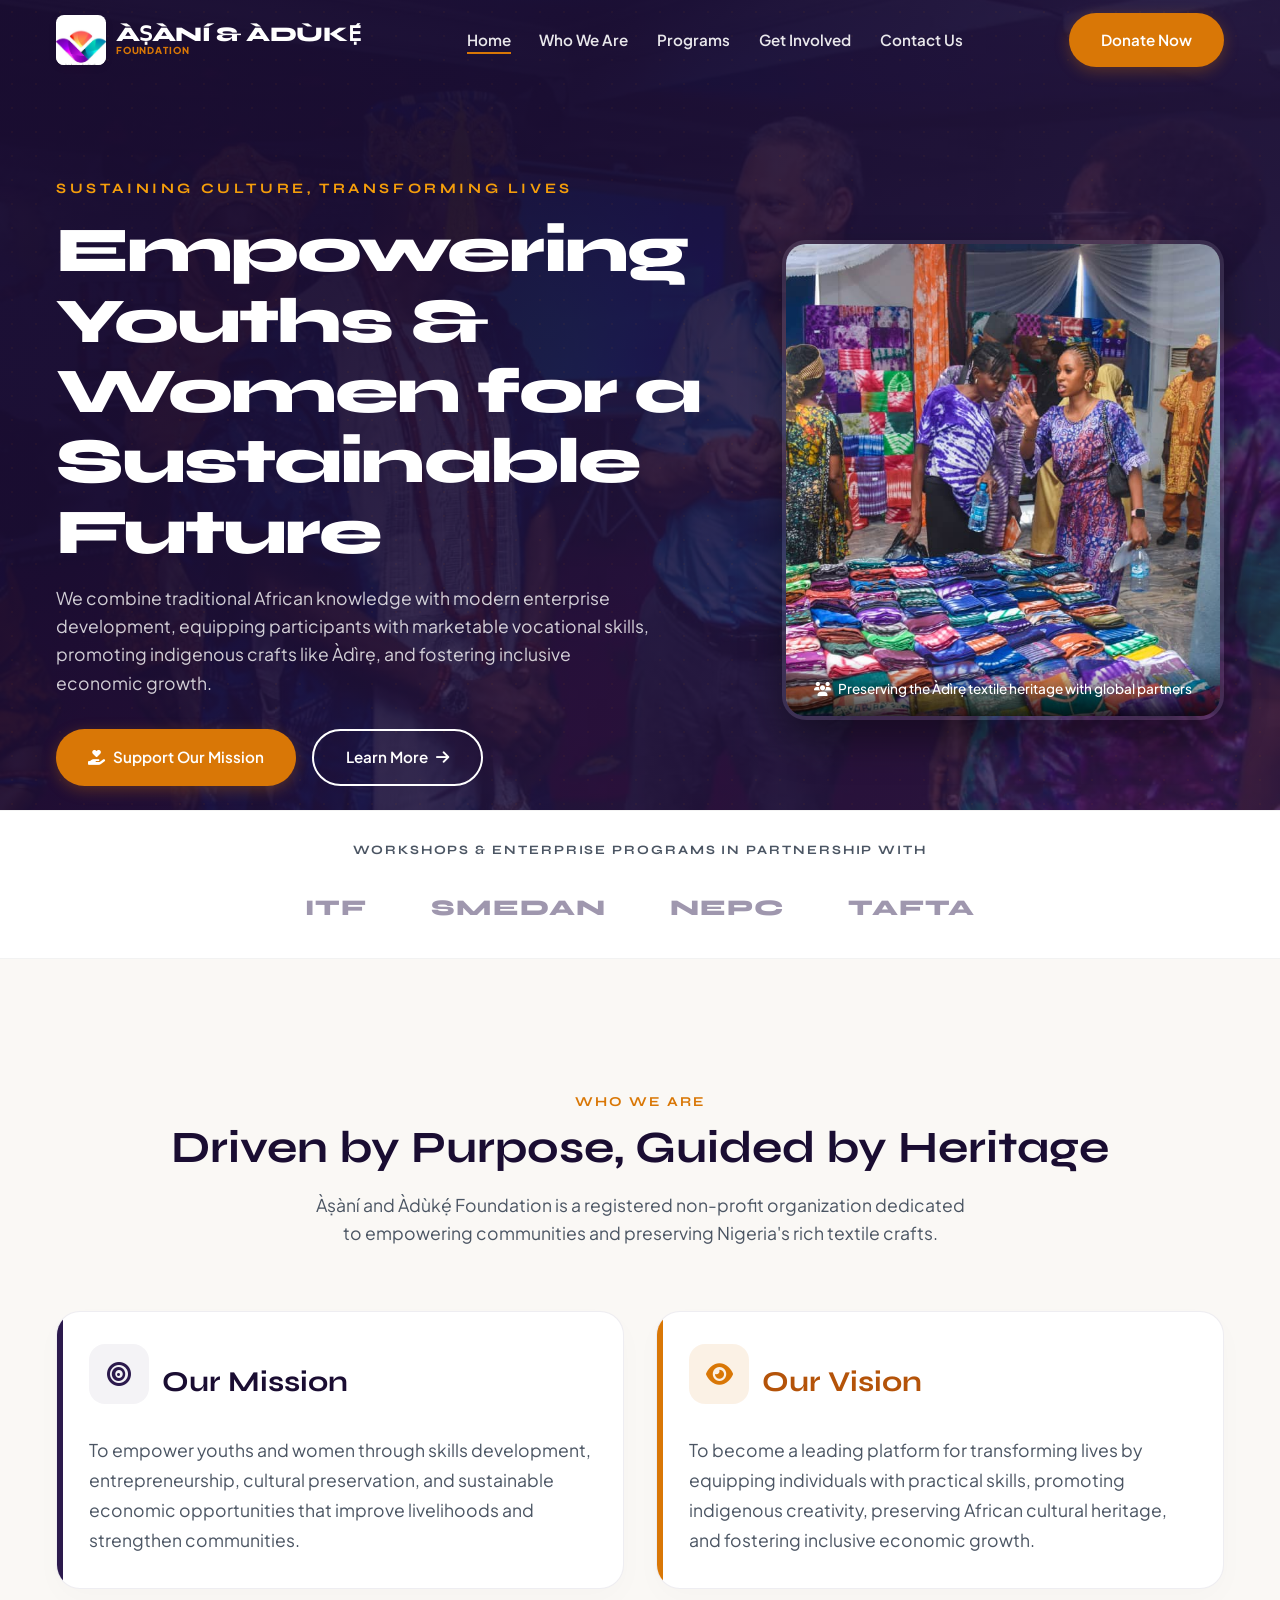
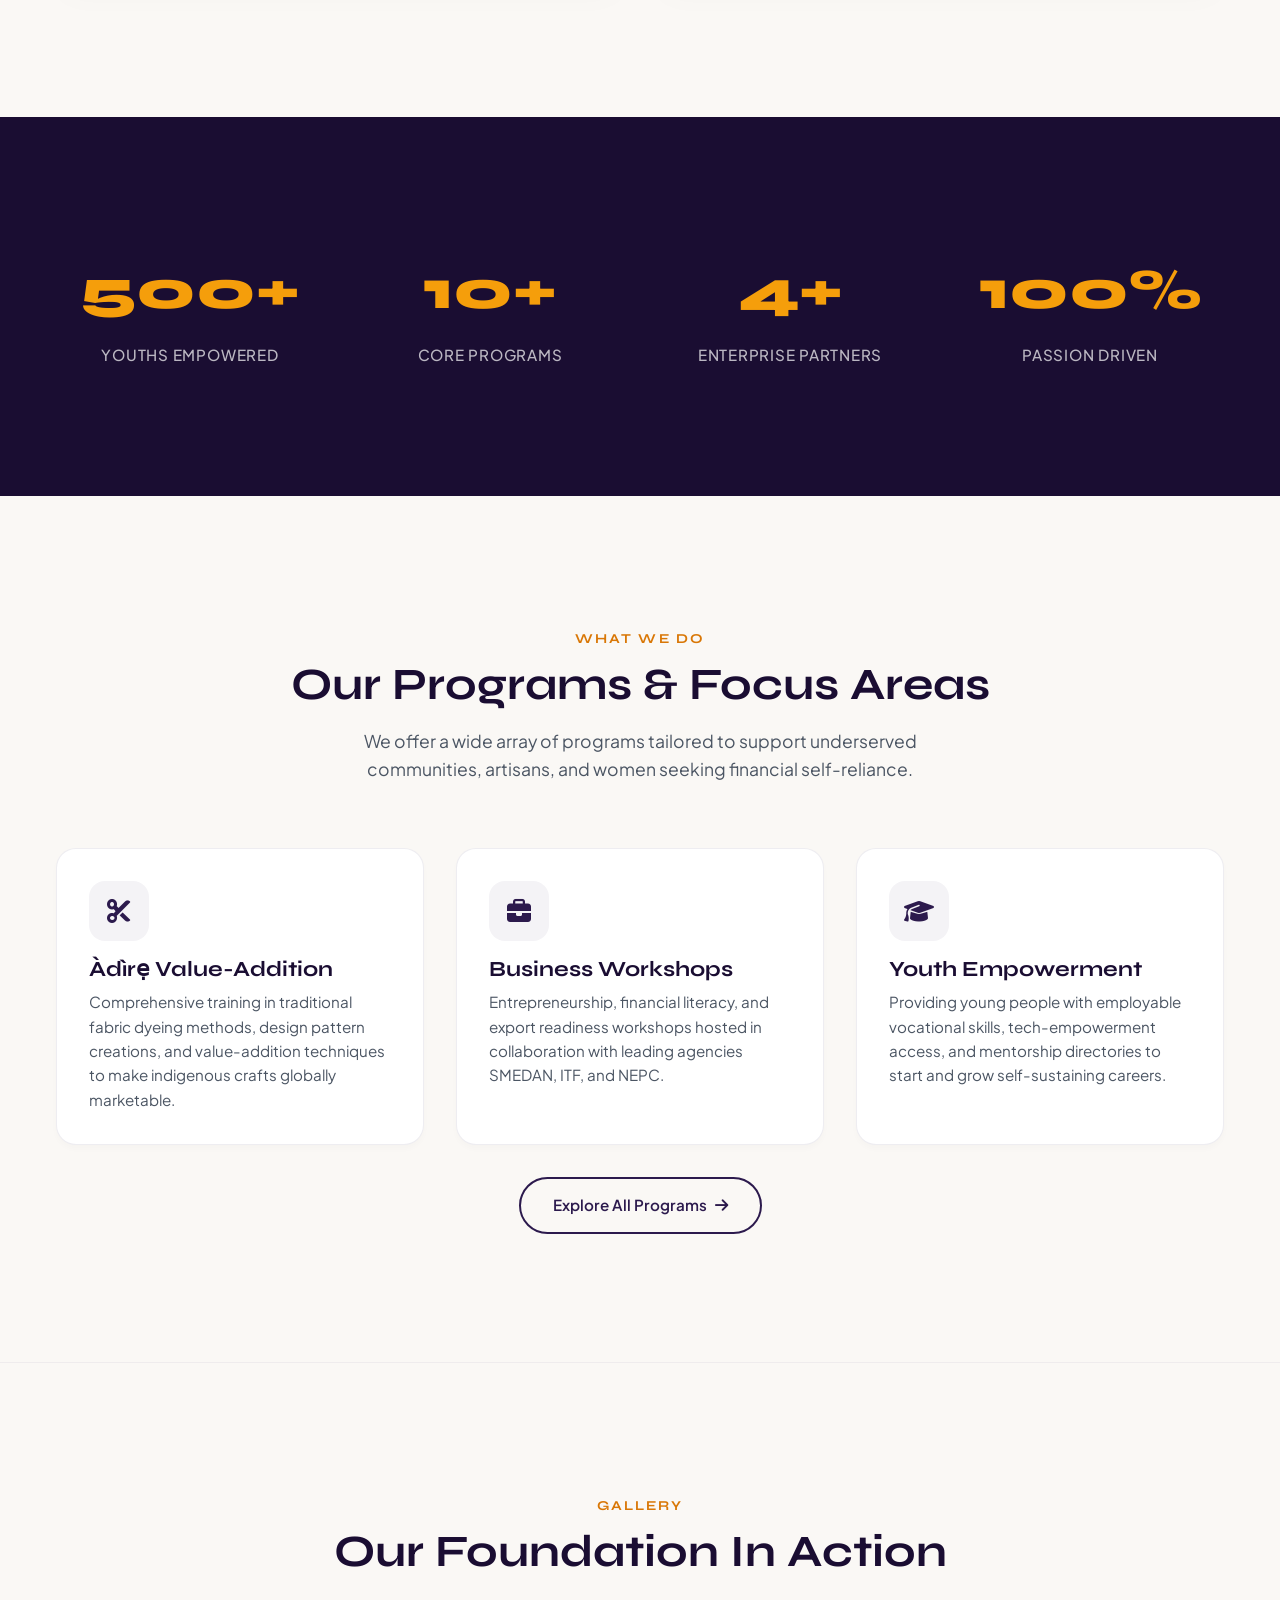
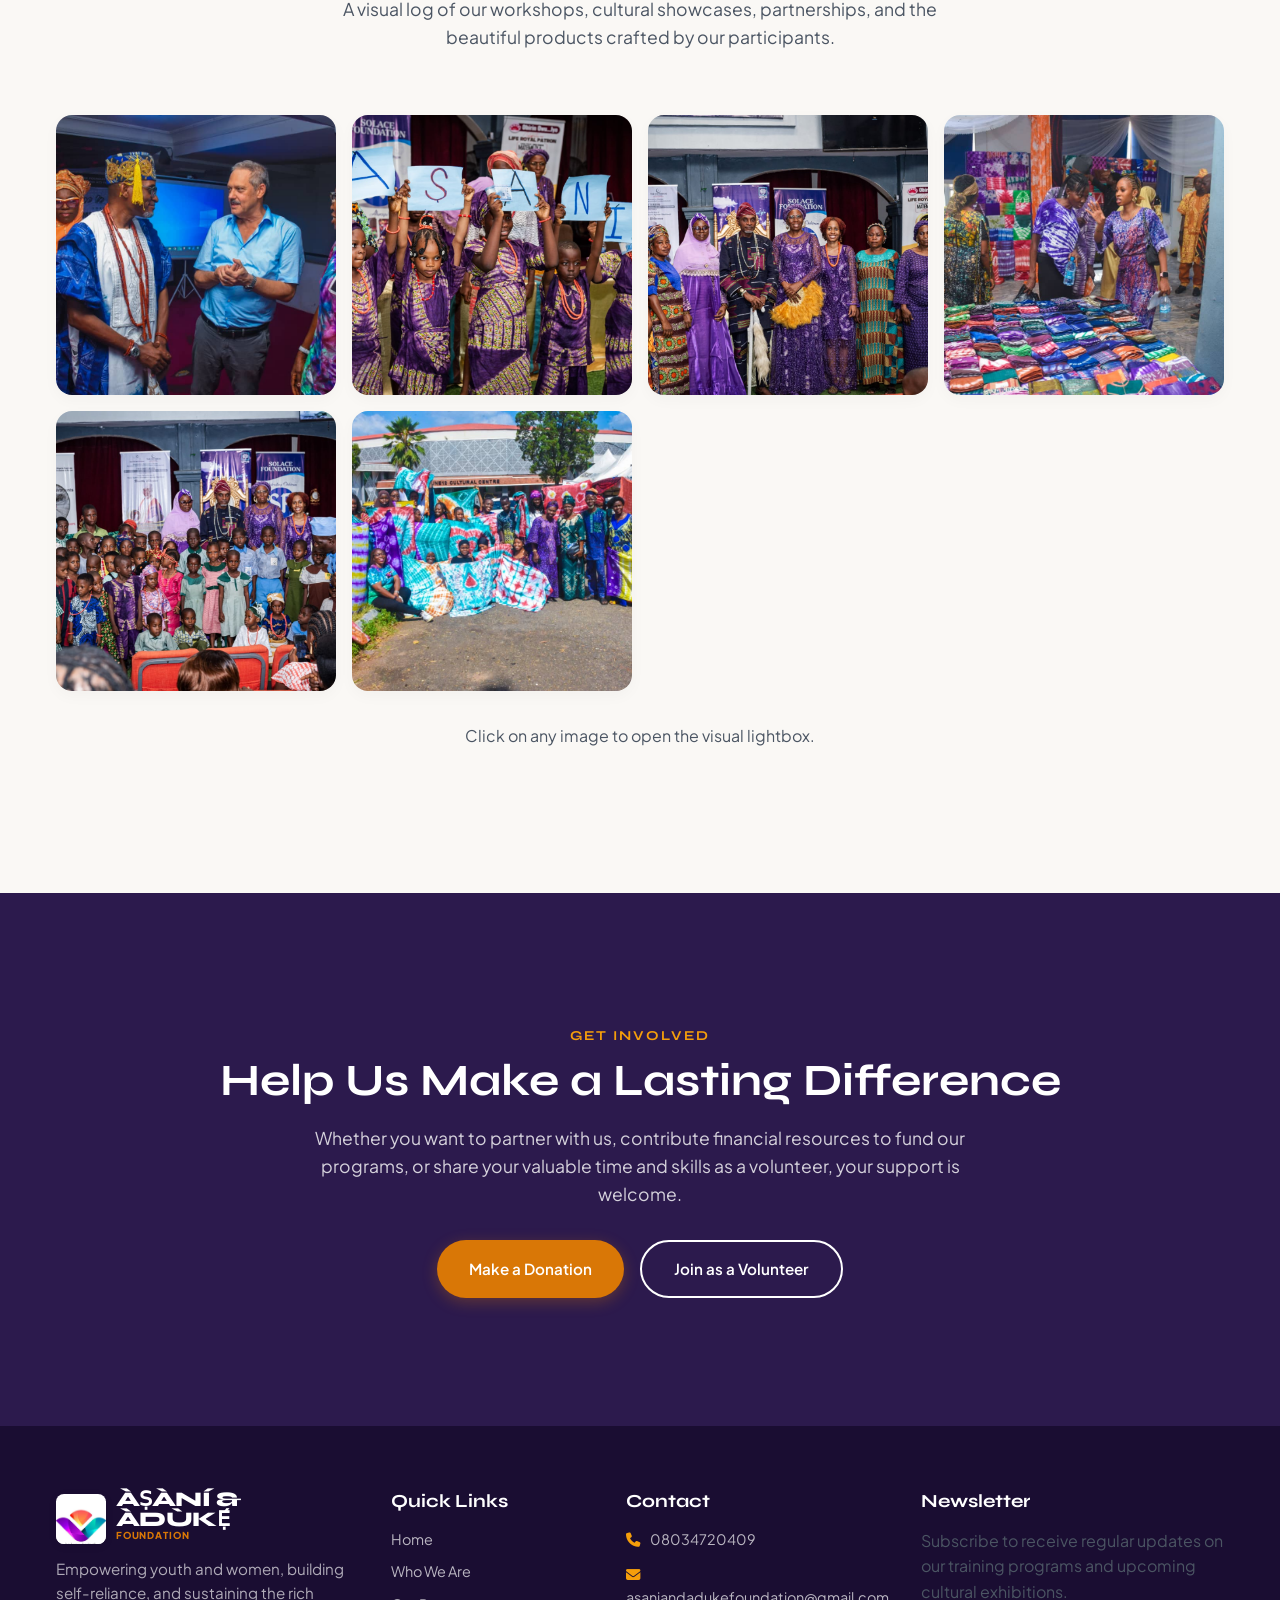
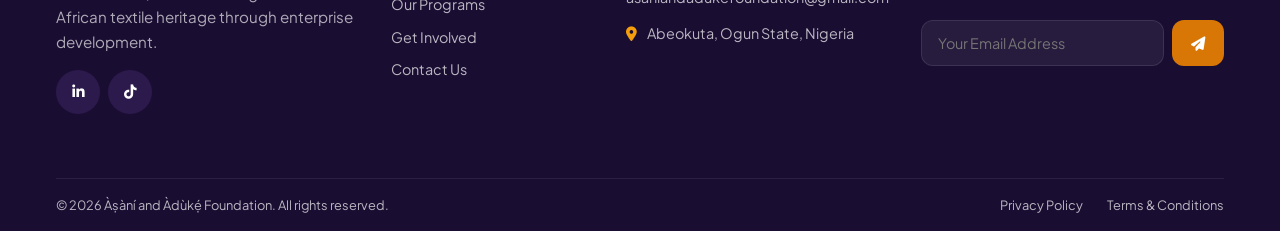
==== index.html @ 1e00f3aa "Initial commit: Asani and Aduke Foundation Website" ====
<!DOCTYPE html>
<html lang="en">
<head>
  <meta charset="UTF-8">
  <meta name="viewport" content="width=device-width, initial-scale=1.0">
  <meta name="description" content="Àṣàní and Àdùkẹ́ Foundation is a non-profit organization empowering youth and women through skills development, entrepreneurship, and cultural preservation of Nigeria's rich textile heritage, particularly Àdìrẹ.">
  <title>Asani and Aduke Foundation | Empowering Youth, Women & Cultural Heritage</title>
  
  <!-- CSS Stylesheets -->
  <link rel="stylesheet" href="index.css">
  
  <!-- FontAwesome Icons -->
  <link rel="stylesheet" href="https://cdnjs.cloudflare.com/ajax/libs/font-awesome/6.4.0/css/all.min.css">
</head>
<body>

  <!-- ==========================================
       HEADER & NAVIGATION
       ========================================== -->
  <header class="header nav-light">
    <div class="nav-container">
      <a href="index.html" class="logo-wrapper">
        <div class="logo-img-wrapper"><img src="images/logo.jpeg" alt="Asani & Aduke Foundation Logo"></div>
        <div class="logo-text">
          <span>ÀṢÀNÍ & ÀDÙKẸ́</span>
          <span class="logo-tagline">FOUNDATION</span>
        </div>
      </a>
      
      <nav class="nav-menu">
        <ul class="nav-links">
          <li><a href="index.html" class="active">Home</a></li>
          <li><a href="about.html">Who We Are</a></li>
          <li><a href="programs.html">Programs</a></li>
          <li><a href="get-involved.html">Get Involved</a></li>
          <li><a href="contact.html">Contact Us</a></li>
        </ul>
      </nav>

      <div class="nav-cta">
        <a href="get-involved.html" class="btn btn-primary">Donate Now</a>
      </div>

      <div class="menu-btn" aria-label="Toggle Menu">
        <span></span>
        <span></span>
        <span></span>
      </div>
    </div>
  </header>

  <!-- Mobile Sidebar Navigation -->
  <div class="mobile-nav">
    <div class="mobile-links">
      <a href="index.html" class="active">Home</a>
      <a href="about.html">Who We Are</a>
      <a href="programs.html">Programs</a>
      <a href="get-involved.html">Get Involved</a>
      <a href="contact.html">Contact Us</a>
    </div>
    <div class="mobile-cta">
      <a href="get-involved.html" class="btn btn-primary">Donate Now</a>
    </div>
  </div>

  <!-- ==========================================
       HERO BANNER
       ========================================== -->
  <section class="hero">
    <div class="hero-overlay"></div>
    <div class="hero-pattern"></div>
    
    <!-- Automatic Background Slideshow -->
    <div class="hero-slider">
      <div class="slide active" style="background-image: url('images/gallery-9.jpeg');"></div>
      <div class="slide" style="background-image: url('images/gallery-6.jpeg');"></div>
      <div class="slide" style="background-image: url('images/gallery-8.jpeg');"></div>
    </div>

    <div class="container hero-container">
      <div class="hero-content">
        <span class="hero-tag">Sustaining Culture, Transforming Lives</span>
        <h1 class="hero-title">Empowering Youths & Women for a Sustainable Future</h1>
        <p class="hero-desc">We combine traditional African knowledge with modern enterprise development, equipping participants with marketable vocational skills, promoting indigenous crafts like Àdìrẹ, and fostering inclusive economic growth.</p>
        <div class="hero-actions">
          <a href="get-involved.html" class="btn btn-primary"><i class="fa-solid fa-hand-holding-heart" style="margin-right: 8px;"></i> Support Our Mission</a>
          <a href="about.html" class="btn btn-outline-white">Learn More <i class="fa-solid fa-arrow-right" style="margin-left: 8px;"></i></a>
        </div>
      </div>
      
      <!-- Desktop Hero Media Card -->
      <div class="hero-media-wrapper">
        <div class="hero-img-box">
          <img src="images/gallery-12.jpeg" alt="Asani & Aduke Exhibition Partnership">
          <div class="hero-img-caption">
            <i class="fa-solid fa-users" style="margin-right: 5px;"></i> Preserving the Àdìrẹ textile heritage with global partners
          </div>
        </div>
      </div>
    </div>
  </section>

  <!-- ==========================================
       PARTNERS & ENDORSEMENTS
       ========================================== -->
  <section class="partners-section">
    <div class="container">
      <h3 class="partners-title">Workshops & Enterprise Programs in Partnership with</h3>
      <div class="partners-flex">
        <div class="partner-logo">ITF</div>
        <div class="partner-logo">SMEDAN</div>
        <div class="partner-logo">NEPC</div>
        <div class="partner-logo">TAFTA</div>
      </div>
    </div>
  </section>

  <!-- ==========================================
       CORE PILLARS (MISSION & VISION)
       ========================================== -->
  <section class="section-padding">
    <div class="container">
      <div class="text-center">
        <span class="section-tag">Who We Are</span>
        <h2 class="section-title">Driven by Purpose, Guided by Heritage</h2>
        <p class="section-desc">Àṣàní and Àdùkẹ́ Foundation is a registered non-profit organization dedicated to empowering communities and preserving Nigeria's rich textile crafts.</p>
      </div>

      <div class="pillar-grid">
        <!-- Mission Card -->
        <div class="pillar-card">
          <h3 class="pillar-title">
            <span class="card-icon"><i class="fa-solid fa-bullseye"></i></span>
            Our Mission
          </h3>
          <p class="pillar-desc">To empower youths and women through skills development, entrepreneurship, cultural preservation, and sustainable economic opportunities that improve livelihoods and strengthen communities.</p>
        </div>

        <!-- Vision Card -->
        <div class="pillar-card vision-card">
          <h3 class="pillar-title" style="color: var(--color-secondary-dark);">
            <span class="card-icon" style="background-color: rgba(217,119,6,0.1); color: var(--color-secondary);"><i class="fa-solid fa-eye"></i></span>
            Our Vision
          </h3>
          <p class="pillar-desc">To become a leading platform for transforming lives by equipping individuals with practical skills, promoting indigenous creativity, preserving African cultural heritage, and fostering inclusive economic growth.</p>
        </div>
      </div>
    </div>
  </section>

  <!-- ==========================================
       IMPACT STATISTICS
       ========================================== -->
  <section class="stats section-padding">
    <div class="container">
      <div class="stats-grid">
        <div class="stat-item">
          <span class="stat-number">500+</span>
          <span class="stat-label">Youths Empowered</span>
        </div>
        <div class="stat-item">
          <span class="stat-number">10+</span>
          <span class="stat-label">Core Programs</span>
        </div>
        <div class="stat-item">
          <span class="stat-number">4+</span>
          <span class="stat-label">Enterprise Partners</span>
        </div>
        <div class="stat-item">
          <span class="stat-number">100%</span>
          <span class="stat-label">Passion Driven</span>
        </div>
      </div>
    </div>
  </section>

  <!-- ==========================================
       FEATURED PROGRAMS
       ========================================== -->
  <section class="section-padding">
    <div class="container">
      <div class="text-center">
        <span class="section-tag">What We Do</span>
        <h2 class="section-title">Our Programs & Focus Areas</h2>
        <p class="section-desc">We offer a wide array of programs tailored to support underserved communities, artisans, and women seeking financial self-reliance.</p>
      </div>

      <div class="grid-3">
        <!-- Program 1 -->
        <div class="card">
          <div class="card-icon"><i class="fa-solid fa-scissors"></i></div>
          <h3 class="card-title">Àdìrẹ Value-Addition</h3>
          <p class="card-desc">Comprehensive training in traditional fabric dyeing methods, design pattern creations, and value-addition techniques to make indigenous crafts globally marketable.</p>
        </div>

        <!-- Program 2 -->
        <div class="card">
          <div class="card-icon"><i class="fa-solid fa-briefcase"></i></div>
          <h3 class="card-title">Business Workshops</h3>
          <p class="card-desc">Entrepreneurship, financial literacy, and export readiness workshops hosted in collaboration with leading agencies SMEDAN, ITF, and NEPC.</p>
        </div>

        <!-- Program 3 -->
        <div class="card">
          <div class="card-icon"><i class="fa-solid fa-graduation-cap"></i></div>
          <h3 class="card-title">Youth Empowerment</h3>
          <p class="card-desc">Providing young people with employable vocational skills, tech-empowerment access, and mentorship directories to start and grow self-sustaining careers.</p>
        </div>
      </div>

      <div class="text-center" style="margin-top: var(--spacing-md);">
        <a href="programs.html" class="btn btn-outline">Explore All Programs <i class="fa-solid fa-arrow-right" style="margin-left: 8px;"></i></a>
      </div>
    </div>
  </section>

  <!-- ==========================================
       PHOTO GALLERY
       ========================================== -->
  <section class="section-padding" style="background-color: #FAF8F5; border-top: 1px solid rgba(44, 26, 77, 0.05);">
    <div class="container">
      <div class="text-center">
        <span class="section-tag">Gallery</span>
        <h2 class="section-title">Our Foundation In Action</h2>
        <p class="section-desc">A visual log of our workshops, cultural showcases, partnerships, and the beautiful products crafted by our participants.</p>
      </div>

      <!-- Masonry Gallery -->
      <div class="gallery-grid">
        <div class="gallery-item">
          <img src="images/gallery-9.jpeg" alt="June 12 Cultural Centre Finished Work Exhibition">
          <div class="gallery-overlay">
            <span class="gallery-tag">Exhibitions</span>
            <h4 class="gallery-title">Cultural Centre Showcase</h4>
          </div>
        </div>
        <div class="gallery-item">
          <img src="images/gallery-7.jpeg" alt="Lizzy Adeboyejo explaining dyed textiles">
          <div class="gallery-overlay">
            <span class="gallery-tag">Workshops</span>
            <h4 class="gallery-title">Fabric Review Session</h4>
          </div>
        </div>
        <div class="gallery-item">
          <img src="images/gallery-8.jpeg" alt="Auditorium lecture session with participants">
          <div class="gallery-overlay">
            <span class="gallery-tag">Training</span>
            <h4 class="gallery-title">Capacity-Building Lecture</h4>
          </div>
        </div>
        <div class="gallery-item">
          <img src="images/gallery-12.jpeg" alt="International delegates looking at fabrics">
          <div class="gallery-overlay">
            <span class="gallery-tag">Partnerships</span>
            <h4 class="gallery-title">Global Fabric Advocation</h4>
          </div>
        </div>
        <div class="gallery-item">
          <img src="images/gallery-6.jpeg" alt="Asani & Aduke Community Group Photo">
          <div class="gallery-overlay">
            <span class="gallery-tag">Community</span>
            <h4 class="gallery-title">Foundation Group Photo</h4>
          </div>
        </div>
        <div class="gallery-item">
          <img src="images/gallery-10.jpeg" alt="Hands-on dye mixing session">
          <div class="gallery-overlay">
            <span class="gallery-tag">Vocational</span>
            <h4 class="gallery-title">Practical Skills Training</h4>
          </div>
        </div>
      </div>
      
      <div class="text-center" style="margin-top: var(--spacing-md);">
        <p style="margin-bottom: var(--spacing-sm);">Click on any image to open the visual lightbox.</p>
      </div>
    </div>
  </section>

  <!-- Lightbox Overlay (Hidden by default) -->
  <div class="lightbox">
    <div class="lightbox-close"><i class="fa-solid fa-xmark"></i></div>
    <div class="lightbox-content">
      <img src="" alt="">
    </div>
    <div class="lightbox-caption"></div>
  </div>

  <!-- ==========================================
       GET INVOLVED TEASER
       ========================================== -->
  <section class="section-padding" style="background-color: var(--color-primary); color: var(--color-bg-white);">
    <div class="container text-center">
      <span class="section-tag" style="color: var(--color-secondary-light);">Get Involved</span>
      <h2 class="section-title" style="color: var(--color-bg-white);">Help Us Make a Lasting Difference</h2>
      <p class="section-desc" style="color: rgba(255,255,255,0.8); margin-bottom: var(--spacing-md);">Whether you want to partner with us, contribute financial resources to fund our programs, or share your valuable time and skills as a volunteer, your support is welcome.</p>
      <div class="hero-actions" style="justify-content: center;">
        <a href="get-involved.html" class="btn btn-primary">Make a Donation</a>
        <a href="get-involved.html#volunteer" class="btn btn-outline-white">Join as a Volunteer</a>
      </div>
    </div>
  </section>

  <!-- ==========================================
       FOOTER
       ========================================== -->
  <footer class="footer">
    <div class="container">
      <div class="footer-top">
        <div class="footer-brand">
          <a href="index.html" class="logo-wrapper" style="margin-bottom: var(--spacing-xs); display: inline-flex;">
            <div class="logo-img-wrapper"><img src="images/logo.jpeg" alt="Asani & Aduke Foundation Logo"></div>
            <div class="logo-text" style="color: var(--color-bg-white);">
              <span>ÀṢÀNÍ & ÀDÙKẸ́</span>
              <span class="logo-tagline">FOUNDATION</span>
            </div>
          </a>
          <p class="footer-desc">Empowering youth and women, building self-reliance, and sustaining the rich African textile heritage through enterprise development.</p>
          <div class="social-links">
            <a href="https://www.linkedin.com/company/asani-and-aduke-foundation" target="_blank" class="social-icon" aria-label="LinkedIn"><i class="fa-brands fa-linkedin-in"></i></a>
            <a href="https://www.tiktok.com/@asani.and.aduke.foundation" target="_blank" class="social-icon" aria-label="TikTok"><i class="fa-brands fa-tiktok"></i></a>
          </div>
        </div>
        
        <div>
          <h4 class="footer-title">Quick Links</h4>
          <ul class="footer-links">
            <li><a href="index.html">Home</a></li>
            <li><a href="about.html">Who We Are</a></li>
            <li><a href="programs.html">Our Programs</a></li>
            <li><a href="get-involved.html">Get Involved</a></li>
            <li><a href="contact.html">Contact Us</a></li>
          </ul>
        </div>

        <div>
          <h4 class="footer-title">Contact</h4>
          <ul class="footer-links" style="gap: 0.8rem;">
            <li><i class="fa-solid fa-phone" style="margin-right: 8px; color: var(--color-secondary-light);"></i> 08034720409</li>
            <li><i class="fa-solid fa-envelope" style="margin-right: 8px; color: var(--color-secondary-light);"></i> asaniandadukefoundation@gmail.com</li>
            <li><i class="fa-solid fa-location-dot" style="margin-right: 8px; color: var(--color-secondary-light);"></i> Abeokuta, Ogun State, Nigeria</li>
          </ul>
        </div>

        <div>
          <h4 class="footer-title">Newsletter</h4>
          <p class="footer-newsletter-text">Subscribe to receive regular updates on our training programs and upcoming cultural exhibitions.</p>
          <form class="newsletter-form">
            <input type="email" placeholder="Your Email Address" class="newsletter-input" required aria-label="Email Address">
            <button type="submit" class="newsletter-btn" aria-label="Subscribe"><i class="fa-solid fa-paper-plane"></i></button>
          </form>
        </div>
      </div>

      <div class="footer-bottom">
        <span class="footer-copyright">&copy; 2026 Àṣàní and Àdùkẹ́ Foundation. All rights reserved.</span>
        <div class="footer-legal-links">
          <a href="#">Privacy Policy</a>
          <a href="#">Terms & Conditions</a>
        </div>
      </div>
    </div>
  </footer>

  <!-- Core JavaScript -->
  <script src="main.js"></script>
</body>
</html>
---- index.css ----
@import url('https://fonts.googleapis.com/css2?family=Plus+Jakarta+Sans:wght@300;400;500;600;700;800&family=Syne:wght@400;500;600;700;800&display=swap');

/* ==========================================
   DESIGN SYSTEM & VARIABLES
   ========================================== */
:root {
  /* Color Palette - Indigo & Gold Theme */
  --color-primary: #2C1A4D;       /* Deep Indigo Purple */
  --color-primary-light: #442F6D; /* Lighter Indigo */
  --color-primary-dark: #1A0D32;  /* Rich Dark Purple */
  --color-secondary: #D97706;     /* Traditional Gold/Amber */
  --color-secondary-light: #F59E0B; /* Bright Accent Gold */
  --color-secondary-dark: #B45309;  /* Deep Warm Gold */
  --color-teal: #0D9488;          /* Accent Teal */
  --color-teal-light: #14B8A6;    /* Bright Teal */
  --color-bg-light: #FAF8F5;      /* Warm Cream Background */
  --color-bg-white: #FFFFFF;
  --color-text-dark: #1E1B4B;     /* Near Black Indigo */
  --color-text-muted: #4B5563;    /* Cool Gray */
  --color-text-light: #F3F4F6;    /* Soft Gray */
  --color-card-border: rgba(44, 26, 77, 0.08);
  
  /* Glassmorphism Styles */
  --glass-bg: rgba(255, 255, 255, 0.85);
  --glass-bg-dark: rgba(26, 13, 50, 0.85);
  --glass-border: rgba(255, 255, 255, 0.4);
  --glass-shadow: 0 8px 32px 0 rgba(31, 38, 135, 0.08);

  /* Typography */
  --font-heading: 'Syne', sans-serif;
  --font-body: 'Plus Jakarta Sans', sans-serif;

  /* Spacing */
  --spacing-xs: 0.5rem;
  --spacing-sm: 1rem;
  --spacing-md: 2rem;
  --spacing-lg: 4rem;
  --spacing-xl: 8rem;

  /* Layout Widths */
  --max-width: 1200px;
  
  /* Transitions */
  --transition-smooth: all 0.4s cubic-bezier(0.16, 1, 0.3, 1);
  --transition-fast: all 0.2s ease;
}

/* ==========================================
   RESET & BASE STYLES
   ========================================== */
*, *::before, *::after {
  box-sizing: border-box;
  margin: 0;
  padding: 0;
}

html {
  scroll-behavior: smooth;
  font-size: 16px;
}

body {
  font-family: var(--font-body);
  background-color: var(--color-bg-light);
  color: var(--color-text-dark);
  line-height: 1.6;
  -webkit-font-smoothing: antialiased;
  overflow-x: hidden;
}

h1, h2, h3, h4, h5, h6 {
  font-family: var(--font-heading);
  font-weight: 700;
  line-height: 1.2;
}

p {
  color: var(--color-text-muted);
  font-size: 1rem;
  font-weight: 400;
}

a {
  text-decoration: none;
  color: inherit;
  transition: var(--transition-fast);
}

ul {
  list-style: none;
}

img {
  max-width: 100%;
  height: auto;
  display: block;
}

button, input, textarea, select {
  font-family: inherit;
  font-size: inherit;
  outline: none;
  border: none;
  background: none;
}

/* ==========================================
   REUSABLE UTILITIES & LAYOUTS
   ========================================== */
.container {
  width: 100%;
  max-width: var(--max-width);
  margin: 0 auto;
  padding: 0 var(--spacing-sm);
}

.section-padding {
  padding: var(--spacing-lg) 0;
}

@media (min-width: 768px) {
  .section-padding {
    padding: var(--spacing-xl) 0;
  }
}

.text-center {
  text-align: center;
}

.flex-center {
  display: flex;
  justify-content: center;
  align-items: center;
}

.grid-2 {
  display: grid;
  grid-template-columns: 1fr;
  gap: var(--spacing-md);
}

.grid-3 {
  display: grid;
  grid-template-columns: 1fr;
  gap: var(--spacing-md);
}

@media (min-width: 768px) {
  .grid-2 {
    grid-template-columns: repeat(2, 1fr);
  }
  .grid-3 {
    grid-template-columns: repeat(2, 1fr);
  }
}

@media (min-width: 1024px) {
  .grid-3 {
    grid-template-columns: repeat(3, 1fr);
  }
}

/* Sections Headers */
.section-tag {
  color: var(--color-secondary);
  font-family: var(--font-heading);
  text-transform: uppercase;
  font-weight: 700;
  letter-spacing: 0.15em;
  font-size: 0.85rem;
  margin-bottom: var(--spacing-xs);
  display: inline-block;
}

.section-title {
  font-size: 2.2rem;
  color: var(--color-primary-dark);
  margin-bottom: var(--spacing-sm);
  position: relative;
}

@media (min-width: 768px) {
  .section-title {
    font-size: 2.8rem;
  }
}

.section-desc {
  max-width: 650px;
  margin: 0 auto var(--spacing-lg) auto;
  font-size: 1.1rem;
}

/* ==========================================
   BUTTONS
   ========================================== */
.btn {
  display: inline-flex;
  align-items: center;
  justify-content: center;
  padding: 0.9rem 2rem;
  font-weight: 600;
  border-radius: 50px;
  cursor: pointer;
  transition: var(--transition-smooth);
  font-size: 0.95rem;
  position: relative;
  overflow: hidden;
  z-index: 1;
}

.btn-primary {
  background-color: var(--color-secondary);
  color: var(--color-bg-white);
  box-shadow: 0 4px 15px rgba(217, 119, 6, 0.3);
}

.btn-primary:hover {
  background-color: var(--color-secondary-dark);
  transform: translateY(-2px);
  box-shadow: 0 6px 20px rgba(217, 119, 6, 0.4);
}

.btn-secondary {
  background-color: var(--color-primary);
  color: var(--color-bg-white);
  box-shadow: 0 4px 15px rgba(44, 26, 77, 0.2);
}

.btn-secondary:hover {
  background-color: var(--color-primary-light);
  transform: translateY(-2px);
  box-shadow: 0 6px 20px rgba(44, 26, 77, 0.3);
}

.btn-outline {
  border: 2px solid var(--color-primary);
  color: var(--color-primary);
}

.btn-outline:hover {
  background-color: var(--color-primary);
  color: var(--color-bg-white);
  transform: translateY(-2px);
}

.btn-outline-white {
  border: 2px solid var(--color-bg-white);
  color: var(--color-bg-white);
}

.btn-outline-white:hover {
  background-color: var(--color-bg-white);
  color: var(--color-primary);
  transform: translateY(-2px);
}

/* ==========================================
   HEADER & NAVIGATION
   ========================================== */
.header {
  position: fixed;
  top: 0;
  left: 0;
  width: 100%;
  z-index: 1000;
  background-color: transparent;
  transition: var(--transition-smooth);
}

.header.scrolled {
  background-color: var(--glass-bg);
  backdrop-filter: blur(12px);
  -webkit-backdrop-filter: blur(12px);
  box-shadow: var(--glass-shadow);
  border-bottom: 1px solid var(--glass-border);
}

.nav-container {
  display: flex;
  justify-content: space-between;
  align-items: center;
  height: 80px;
  padding: 0 var(--spacing-sm);
  max-width: var(--max-width);
  margin: 0 auto;
}

.logo-wrapper {
  display: flex;
  align-items: center;
  gap: 0.6rem;
}

.logo-img-wrapper {
  width: 50px;
  height: 50px;
  overflow: hidden;
  border-radius: 8px;
  background-color: var(--color-bg-white);
  box-shadow: 0 2px 8px rgba(0,0,0,0.08);
  display: flex;
  align-items: flex-start;
  justify-content: center;
  flex-shrink: 0;
  padding: 2px;
  transition: var(--transition-smooth);
}

.logo-img-wrapper img {
  width: 100%;
  height: auto;
  transform: scale(1.45);
  transform-origin: top center;
  margin-top: 5px;
}

.logo-wrapper:hover .logo-img-wrapper {
  transform: translateY(-2px);
  box-shadow: 0 4px 12px rgba(44, 26, 77, 0.15);
}


.logo-text {
  font-family: var(--font-heading);
  font-size: 1.3rem;
  font-weight: 800;
  letter-spacing: -0.02em;
  color: var(--color-primary);
  display: flex;
  flex-direction: column;
  line-height: 1;
}

.header.scrolled .logo-text {
  color: var(--color-primary-dark);
}

.logo-tagline {
  font-size: 0.6rem;
  font-family: var(--font-body);
  text-transform: uppercase;
  letter-spacing: 0.1em;
  color: var(--color-secondary);
}

.nav-menu {
  display: none;
}

.nav-cta {
  display: none;
}

/* Hamburger menu button */
.menu-btn {
  display: flex;
  flex-direction: column;
  justify-content: space-between;
  width: 28px;
  height: 20px;
  cursor: pointer;
  z-index: 1100;
}

.menu-btn span {
  display: block;
  height: 2.5px;
  width: 100%;
  background-color: var(--color-primary);
  border-radius: 4px;
  transition: var(--transition-smooth);
}

/* Scrolled Nav styling */
.header:not(.scrolled) .menu-btn span {
  background-color: var(--color-primary);
}

/* Header styling for dark pages (like landing hero overlay) */
.header.nav-light:not(.scrolled) .logo-text {
  color: var(--color-bg-white);
}

.header.nav-light:not(.scrolled) .menu-btn span {
  background-color: var(--color-bg-white);
}

.header.nav-light:not(.scrolled) .nav-links a {
  color: rgba(255, 255, 255, 0.9);
}

.header.nav-light:not(.scrolled) .nav-links a:hover {
  color: var(--color-secondary-light);
}

/* Desktop styles */
@media (min-width: 992px) {
  .menu-btn {
    display: none;
  }
  
  .nav-menu {
    display: flex;
    align-items: center;
    gap: var(--spacing-md);
  }

  .nav-links {
    display: flex;
    gap: 1.8rem;
  }

  .nav-links a {
    font-size: 0.95rem;
    font-weight: 600;
    color: var(--color-text-dark);
    position: relative;
    padding: 0.3rem 0;
  }

  .nav-links a::after {
    content: '';
    position: absolute;
    bottom: 0;
    left: 0;
    width: 0;
    height: 2px;
    background-color: var(--color-secondary);
    transition: var(--transition-fast);
  }

  .nav-links a:hover::after,
  .nav-links a.active::after {
    width: 100%;
  }

  .nav-links a.active {
    color: var(--color-secondary);
  }

  .nav-cta {
    display: block;
  }
}

/* Mobile Sidebar menu overlay */
.mobile-nav {
  position: fixed;
  top: 0;
  right: -100%;
  width: 80%;
  max-width: 400px;
  height: 100vh;
  background-color: var(--color-primary-dark);
  z-index: 1050;
  display: flex;
  flex-direction: column;
  justify-content: center;
  align-items: center;
  gap: var(--spacing-md);
  transition: var(--transition-smooth);
  box-shadow: -10px 0 30px rgba(0,0,0,0.3);
}

.mobile-nav.open {
  right: 0;
}

.mobile-links {
  display: flex;
  flex-direction: column;
  align-items: center;
  gap: var(--spacing-md);
}

.mobile-links a {
  color: var(--color-bg-white);
  font-family: var(--font-heading);
  font-size: 1.8rem;
  font-weight: 600;
}

.mobile-links a.active {
  color: var(--color-secondary);
}

.mobile-cta {
  margin-top: var(--spacing-md);
}

/* Toggle close animation for burger */
.menu-btn.open span:nth-child(1) {
  transform: translateY(8px) rotate(45deg);
  background-color: var(--color-bg-white) !important;
}

.menu-btn.open span:nth-child(2) {
  opacity: 0;
}

.menu-btn.open span:nth-child(3) {
  transform: translateY(-9px) rotate(-45deg);
  background-color: var(--color-bg-white) !important;
}

/* ==========================================
   HERO BANNER (DARK HERO STYLE)
   ========================================== */
.hero {
  position: relative;
  min-height: 80vh;
  display: flex;
  align-items: center;
  background-color: var(--color-primary-dark);
  color: var(--color-bg-white);
  padding: 120px 0 var(--spacing-lg) 0;
  overflow: hidden;
}

@media (min-width: 768px) {
  .hero {
    min-height: 90vh;
    padding: 150px 0 0 0;
  }
}

.hero-overlay {
  position: absolute;
  top: 0;
  left: 0;
  width: 100%;
  height: 100%;
  background: linear-gradient(135deg, rgba(26, 13, 50, 0.95) 30%, rgba(44, 26, 77, 0.7) 100%);
  z-index: 1;
}

.hero-pattern {
  position: absolute;
  top: 0;
  left: 0;
  width: 100%;
  height: 100%;
  opacity: 0.05;
  background-image: radial-gradient(var(--color-secondary) 1px, transparent 0);
  background-size: 24px 24px;
  z-index: 1;
}

/* Slideshow Background */
.hero-slider {
  position: absolute;
  top: 0;
  left: 0;
  width: 100%;
  height: 100%;
  z-index: 0;
}

.slide {
  position: absolute;
  top: 0;
  left: 0;
  width: 100%;
  height: 100%;
  background-size: cover;
  background-position: center;
  opacity: 0;
  transition: opacity 1.5s ease-in-out;
}

.slide.active {
  opacity: 1;
}

.hero-container {
  position: relative;
  z-index: 2;
  display: grid;
  grid-template-columns: 1fr;
  align-items: center;
  gap: var(--spacing-lg);
}

@media (min-width: 992px) {
  .hero-container {
    grid-template-columns: 1.2fr 0.8fr;
  }
}

.hero-content {
  text-align: left;
}

.hero-tag {
  color: var(--color-secondary-light);
  font-family: var(--font-heading);
  text-transform: uppercase;
  font-weight: 700;
  letter-spacing: 0.25em;
  font-size: 0.9rem;
  margin-bottom: var(--spacing-sm);
  display: inline-block;
}

.hero-title {
  font-size: 2.8rem;
  font-weight: 800;
  margin-bottom: var(--spacing-sm);
  line-height: 1.1;
  letter-spacing: -0.03em;
}

@media (min-width: 768px) {
  .hero-title {
    font-size: 4rem;
  }
}

.hero-desc {
  font-size: 1.1rem;
  color: rgba(255, 255, 255, 0.8);
  margin-bottom: var(--spacing-md);
  max-width: 600px;
}

.hero-actions {
  display: flex;
  flex-wrap: wrap;
  gap: var(--spacing-sm);
}

.hero-media-wrapper {
  display: none;
}

@media (min-width: 992px) {
  .hero-media-wrapper {
    display: block;
    position: relative;
    height: 480px;
  }
}

.hero-img-box {
  width: 100%;
  height: 100%;
  border-radius: 24px;
  overflow: hidden;
  box-shadow: 0 20px 40px rgba(0,0,0,0.4);
  border: 4px solid rgba(255,255,255,0.1);
  position: relative;
}

.hero-img-box img {
  width: 100%;
  height: 100%;
  object-fit: cover;
}

.hero-img-caption {
  position: absolute;
  bottom: 0;
  left: 0;
  width: 100%;
  padding: var(--spacing-sm);
  background: linear-gradient(to top, rgba(0,0,0,0.8), transparent);
  color: var(--color-bg-white);
  font-size: 0.85rem;
  font-weight: 500;
  text-align: center;
}

/* ==========================================
   CARDS & GRID BLOCKS
   ========================================== */
.card {
  background-color: var(--color-bg-white);
  border: 1px solid var(--color-card-border);
  border-radius: 20px;
  padding: var(--spacing-md);
  transition: var(--transition-smooth);
  display: flex;
  flex-direction: column;
  height: 100%;
  box-shadow: 0 4px 6px rgba(0, 0, 0, 0.02);
}

.card:hover {
  transform: translateY(-8px);
  box-shadow: 0 20px 30px rgba(44, 26, 77, 0.06);
  border-color: rgba(44, 26, 77, 0.15);
}

.card-icon {
  width: 60px;
  height: 60px;
  border-radius: 16px;
  background-color: rgba(44, 26, 77, 0.05);
  color: var(--color-primary);
  display: flex;
  align-items: center;
  justify-content: center;
  font-size: 1.5rem;
  margin-bottom: var(--spacing-sm);
}

.card:hover .card-icon {
  background-color: var(--color-primary);
  color: var(--color-bg-white);
  transition: var(--transition-smooth);
}

.card-title {
  font-size: 1.35rem;
  color: var(--color-primary-dark);
  margin-bottom: var(--spacing-xs);
}

.card-desc {
  font-size: 0.95rem;
  color: var(--color-text-muted);
}

/* Premium Mission/Vision Cards */
.pillar-grid {
  display: grid;
  grid-template-columns: 1fr;
  gap: var(--spacing-md);
}

@media (min-width: 768px) {
  .pillar-grid {
    grid-template-columns: repeat(2, 1fr);
  }
}

.pillar-card {
  position: relative;
  background-color: var(--color-bg-white);
  border-radius: 24px;
  padding: var(--spacing-md) var(--spacing-md);
  border: 1px solid var(--color-card-border);
  overflow: hidden;
  box-shadow: 0 10px 30px rgba(0,0,0,0.02);
  transition: var(--transition-smooth);
}

.pillar-card::before {
  content: '';
  position: absolute;
  top: 0;
  left: 0;
  width: 6px;
  height: 100%;
  background-color: var(--color-primary);
}

.pillar-card.vision-card::before {
  background-color: var(--color-secondary);
}

.pillar-card:hover {
  transform: translateY(-5px);
  box-shadow: 0 20px 40px rgba(44,26,77,0.06);
}

.pillar-title {
  font-size: 1.8rem;
  color: var(--color-primary-dark);
  margin-bottom: var(--spacing-sm);
  display: flex;
  align-items: center;
  gap: 0.8rem;
}

.pillar-card.vision-card .pillar-title {
  color: var(--color-secondary-dark);
}

.pillar-desc {
  font-size: 1.1rem;
  line-height: 1.7;
}

/* ==========================================
   STATISTICS SECTION
   ========================================== */
.stats {
  background-color: var(--color-primary-dark);
  color: var(--color-bg-white);
  position: relative;
  overflow: hidden;
}

.stats-grid {
  display: grid;
  grid-template-columns: repeat(2, 1fr);
  gap: var(--spacing-md);
}

@media (min-width: 992px) {
  .stats-grid {
    grid-template-columns: repeat(4, 1fr);
  }
}

.stat-item {
  text-align: center;
}

.stat-number {
  font-family: var(--font-heading);
  font-size: 2.8rem;
  font-weight: 800;
  color: var(--color-secondary-light);
  margin-bottom: var(--spacing-xs);
  display: block;
}

@media (min-width: 768px) {
  .stat-number {
    font-size: 3.5rem;
  }
}

.stat-label {
  font-size: 0.95rem;
  color: rgba(255, 255, 255, 0.7);
  font-weight: 500;
  text-transform: uppercase;
  letter-spacing: 0.05em;
}

/* ==========================================
   FOUNDER HIGHLIGHT SECTION
   ========================================== */
.founder-section {
  background-color: var(--color-bg-white);
}

.founder-grid {
  display: grid;
  grid-template-columns: 1fr;
  align-items: center;
  gap: var(--spacing-lg);
}

@media (min-width: 992px) {
  .founder-grid {
    grid-template-columns: 0.9fr 1.1fr;
  }
}

.founder-img-box {
  position: relative;
  border-radius: 24px;
  overflow: hidden;
  box-shadow: 0 20px 45px rgba(44, 26, 77, 0.1);
}

.founder-img-box img {
  width: 100%;
  height: auto;
  object-fit: cover;
  max-height: 550px;
}

.founder-badge {
  position: absolute;
  bottom: 20px;
  left: 20px;
  background-color: var(--color-primary);
  color: var(--color-bg-white);
  padding: var(--spacing-xs) var(--spacing-sm);
  border-radius: 12px;
  font-size: 0.85rem;
  font-weight: 600;
  letter-spacing: 0.05em;
  box-shadow: 0 4px 10px rgba(0,0,0,0.15);
}

.founder-quote {
  font-family: var(--font-heading);
  font-size: 1.4rem;
  color: var(--color-primary);
  font-weight: 600;
  line-height: 1.4;
  margin-bottom: var(--spacing-md);
  position: relative;
  padding-left: var(--spacing-sm);
  border-left: 4px solid var(--color-secondary);
}

.founder-bio {
  margin-bottom: var(--spacing-md);
}

.founder-signature {
  font-family: var(--font-heading);
  font-size: 1.25rem;
  color: var(--color-primary-dark);
  font-weight: 700;
}

.founder-title-text {
  font-size: 0.85rem;
  text-transform: uppercase;
  letter-spacing: 0.1em;
  color: var(--color-secondary);
  font-weight: 600;
}

/* ==========================================
   DYNAMIC PHOTO GALLERY
   ========================================== */
.gallery-grid {
  display: grid;
  grid-template-columns: repeat(auto-fill, minmax(280px, 1fr));
  gap: var(--spacing-sm);
}

.gallery-item {
  position: relative;
  border-radius: 16px;
  overflow: hidden;
  height: 280px;
  cursor: pointer;
  box-shadow: 0 5px 15px rgba(0,0,0,0.03);
}

.gallery-item img {
  width: 100%;
  height: 100%;
  object-fit: cover;
  transition: transform 0.6s cubic-bezier(0.16, 1, 0.3, 1);
}

.gallery-overlay {
  position: absolute;
  top: 0;
  left: 0;
  width: 100%;
  height: 100%;
  background: linear-gradient(to top, rgba(44, 26, 77, 0.85), transparent);
  opacity: 0;
  transition: var(--transition-smooth);
  display: flex;
  flex-direction: column;
  justify-content: flex-end;
  padding: var(--spacing-sm);
  color: var(--color-bg-white);
  z-index: 2;
}

.gallery-item:hover img {
  transform: scale(1.08);
}

.gallery-item:hover .gallery-overlay {
  opacity: 1;
}

.gallery-title {
  font-family: var(--font-heading);
  font-size: 1.1rem;
  font-weight: 600;
  margin-bottom: 0.2rem;
  transform: translateY(10px);
  transition: transform 0.4s cubic-bezier(0.16, 1, 0.3, 1);
}

.gallery-item:hover .gallery-title {
  transform: translateY(0);
}

.gallery-tag {
  font-size: 0.75rem;
  text-transform: uppercase;
  color: var(--color-secondary-light);
  letter-spacing: 0.1em;
}

/* Lightbox overlay styling */
.lightbox {
  position: fixed;
  top: 0;
  left: 0;
  width: 100vw;
  height: 100vh;
  background-color: rgba(26, 13, 50, 0.95);
  z-index: 2000;
  display: none;
  justify-content: center;
  align-items: center;
  flex-direction: column;
  opacity: 0;
  transition: opacity 0.4s ease;
}

.lightbox.open {
  display: flex;
  opacity: 1;
}

.lightbox-content {
  max-width: 90%;
  max-height: 80%;
  position: relative;
  box-shadow: 0 10px 40px rgba(0,0,0,0.5);
  border-radius: 12px;
  overflow: hidden;
  border: 3px solid rgba(255,255,255,0.1);
}

.lightbox-content img {
  display: block;
  max-width: 100%;
  max-height: 80vh;
  object-fit: contain;
}

.lightbox-caption {
  color: var(--color-bg-white);
  margin-top: var(--spacing-sm);
  font-family: var(--font-heading);
  font-size: 1.2rem;
  text-align: center;
}

.lightbox-close {
  position: absolute;
  top: 30px;
  right: 30px;
  color: var(--color-bg-white);
  font-size: 2.5rem;
  cursor: pointer;
  transition: var(--transition-fast);
}

.lightbox-close:hover {
  color: var(--color-secondary);
}

/* ==========================================
   SUPPORT GRID & PARTNERS
   ========================================== */
.support-item {
  background-color: var(--color-bg-white);
  border-radius: 20px;
  padding: var(--spacing-md);
  border: 1px solid var(--color-card-border);
  transition: var(--transition-smooth);
}

.support-item:hover {
  box-shadow: 0 15px 30px rgba(44, 26, 77, 0.05);
  border-color: rgba(44, 26, 77, 0.12);
  transform: translateY(-4px);
}

.support-num {
  font-family: var(--font-heading);
  font-size: 1.8rem;
  color: var(--color-secondary);
  font-weight: 800;
  margin-bottom: var(--spacing-xs);
  display: block;
}

.support-title {
  font-size: 1.25rem;
  color: var(--color-primary-dark);
  margin-bottom: var(--spacing-xs);
}

/* Partners Area */
.partners-section {
  background-color: var(--color-bg-white);
  border-top: 1px solid rgba(0,0,0,0.05);
  border-bottom: 1px solid rgba(0,0,0,0.05);
  padding: var(--spacing-md) 0;
}

.partners-title {
  text-align: center;
  font-size: 0.8rem;
  text-transform: uppercase;
  color: var(--color-text-muted);
  letter-spacing: 0.15em;
  margin-bottom: var(--spacing-md);
}

.partners-flex {
  display: flex;
  flex-wrap: wrap;
  justify-content: center;
  align-items: center;
  gap: var(--spacing-md) var(--spacing-lg);
}

.partner-logo {
  font-family: var(--font-heading);
  font-size: 1.4rem;
  font-weight: 800;
  color: var(--color-primary);
  opacity: 0.45;
  transition: var(--transition-fast);
  letter-spacing: 0.05em;
}

.partner-logo:hover {
  opacity: 0.9;
}

/* ==========================================
   DONATION & VOLUNTEER PAGE COMPONENTS
   ========================================== */
.donation-box {
  background-color: var(--color-primary-dark);
  color: var(--color-bg-white);
  border-radius: 24px;
  padding: var(--spacing-md) var(--spacing-md);
  box-shadow: 0 20px 40px rgba(26,13,50,0.15);
  border: 1px solid rgba(255,255,255,0.05);
  height: 100%;
}

@media (min-width: 768px) {
  .donation-box {
    padding: var(--spacing-lg);
  }
}

.bank-card {
  background: rgba(255, 255, 255, 0.06);
  border: 1px solid rgba(255, 255, 255, 0.1);
  border-radius: 16px;
  padding: var(--spacing-md);
  margin-top: var(--spacing-md);
  position: relative;
}

.bank-detail-row {
  display: flex;
  justify-content: space-between;
  align-items: center;
  padding: 0.8rem 0;
  border-bottom: 1px solid rgba(255,255,255,0.06);
}

.bank-detail-row:last-child {
  border-bottom: none;
}

.bank-label {
  font-size: 0.85rem;
  color: rgba(255,255,255,0.6);
  text-transform: uppercase;
  letter-spacing: 0.05em;
}

.bank-value {
  font-weight: 700;
  font-size: 1.1rem;
  color: var(--color-bg-white);
  font-family: var(--font-heading);
}

.bank-value.acc-num {
  color: var(--color-secondary-light);
  letter-spacing: 0.05em;
  font-size: 1.25rem;
}

.copy-btn {
  background-color: var(--color-secondary);
  color: var(--color-bg-white);
  padding: var(--spacing-xs) var(--spacing-sm);
  border-radius: 8px;
  font-size: 0.8rem;
  font-weight: 600;
  cursor: pointer;
  transition: var(--transition-fast);
  margin-top: var(--spacing-sm);
  display: inline-flex;
  align-items: center;
  gap: 0.4rem;
  width: 100%;
  justify-content: center;
}

.copy-btn:hover {
  background-color: var(--color-secondary-light);
}

/* Forms (Contact, Volunteer) */
.form-box {
  background-color: var(--color-bg-white);
  border: 1px solid var(--color-card-border);
  border-radius: 24px;
  padding: var(--spacing-md) var(--spacing-md);
  box-shadow: 0 10px 30px rgba(0,0,0,0.02);
}

@media (min-width: 768px) {
  .form-box {
    padding: var(--spacing-lg);
  }
}

.form-group {
  margin-bottom: var(--spacing-sm);
}

.form-label {
  display: block;
  font-weight: 600;
  font-size: 0.9rem;
  color: var(--color-primary-dark);
  margin-bottom: 0.4rem;
}

.form-input, .form-textarea, .form-select {
  width: 100%;
  padding: 0.9rem 1.2rem;
  border-radius: 12px;
  border: 1px solid rgba(44, 26, 77, 0.15);
  background-color: var(--color-bg-light);
  color: var(--color-text-dark);
  font-family: inherit;
  transition: var(--transition-fast);
  font-size: 0.95rem;
}

.form-input:focus, .form-textarea:focus, .form-select:focus {
  border-color: var(--color-primary);
  background-color: var(--color-bg-white);
  box-shadow: 0 0 0 3px rgba(44, 26, 77, 0.1);
}

.form-textarea {
  min-height: 140px;
  resize: vertical;
}

.checkbox-grid {
  display: grid;
  grid-template-columns: 1fr;
  gap: 0.6rem;
  margin-top: 0.4rem;
}

@media (min-width: 576px) {
  .checkbox-grid {
    grid-template-columns: repeat(2, 1fr);
  }
}

.checkbox-label {
  display: flex;
  align-items: center;
  gap: 0.6rem;
  font-size: 0.9rem;
  color: var(--color-text-muted);
  cursor: pointer;
  transition: var(--transition-fast);
}

.checkbox-label input {
  width: 18px;
  height: 18px;
  accent-color: var(--color-primary);
}

.checkbox-label:hover {
  color: var(--color-primary-dark);
}

/* Toast message styling */
.toast-msg {
  position: fixed;
  bottom: -60px;
  left: 50%;
  transform: translateX(-50%);
  background-color: var(--color-teal);
  color: var(--color-bg-white);
  padding: var(--spacing-xs) var(--spacing-md);
  border-radius: 50px;
  font-weight: 600;
  font-size: 0.95rem;
  box-shadow: 0 10px 25px rgba(0,0,0,0.15);
  transition: bottom 0.4s cubic-bezier(0.16, 1, 0.3, 1);
  z-index: 2500;
}

.toast-msg.show {
  bottom: 30px;
}

/* ==========================================
   CONTACT PAGE DETAILS
   ========================================== */
.contact-info-list {
  display: flex;
  flex-direction: column;
  gap: var(--spacing-sm);
}

.contact-info-item {
  display: flex;
  gap: var(--spacing-sm);
  align-items: flex-start;
}

.contact-info-icon {
  width: 48px;
  height: 48px;
  border-radius: 12px;
  background-color: rgba(217, 119, 6, 0.1);
  color: var(--color-secondary);
  display: flex;
  align-items: center;
  justify-content: center;
  font-size: 1.25rem;
  flex-shrink: 0;
}

.contact-info-title {
  font-weight: 700;
  font-size: 1rem;
  color: var(--color-primary-dark);
}

.contact-info-value {
  color: var(--color-text-muted);
  font-size: 0.95rem;
}

.social-links {
  display: flex;
  gap: var(--spacing-xs);
  margin-top: var(--spacing-sm);
}

.social-icon {
  width: 44px;
  height: 44px;
  border-radius: 50px;
  background-color: var(--color-primary);
  color: var(--color-bg-white);
  display: flex;
  align-items: center;
  justify-content: center;
  transition: var(--transition-smooth);
}

.social-icon:hover {
  background-color: var(--color-secondary);
  transform: translateY(-3px);
}

/* Interactive Map Placeholder styling */
.map-box {
  width: 100%;
  height: 350px;
  background-color: #ECEAE5;
  border-radius: 24px;
  border: 1px solid var(--color-card-border);
  overflow: hidden;
  position: relative;
  box-shadow: 0 10px 25px rgba(0,0,0,0.03);
}

.map-placeholder-content {
  position: absolute;
  top: 50%;
  left: 50%;
  transform: translate(-50%, -50%);
  text-align: center;
  width: 90%;
}

.map-location-tag {
  font-weight: 700;
  color: var(--color-primary-dark);
  font-size: 1.1rem;
  margin-top: 0.5rem;
}

.map-grid-patterns {
  position: absolute;
  width: 100%;
  height: 100%;
  opacity: 0.25;
  background-image: linear-gradient(rgba(44, 26, 77, 0.1) 1px, transparent 1px),
                    linear-gradient(90deg, rgba(44, 26, 77, 0.1) 1px, transparent 1px);
  background-size: 30px 30px;
}

.map-point {
  width: 24px;
  height: 24px;
  background-color: var(--color-secondary);
  border: 4px solid var(--color-bg-white);
  border-radius: 50px;
  position: absolute;
  top: 45%;
  left: 50%;
  transform: translate(-50%, -50%);
  animation: pulse 2s infinite;
  box-shadow: 0 4px 10px rgba(0,0,0,0.3);
}

@keyframes pulse {
  0% {
    box-shadow: 0 0 0 0 rgba(217, 119, 6, 0.7);
  }
  70% {
    box-shadow: 0 0 0 15px rgba(217, 119, 6, 0);
  }
  100% {
    box-shadow: 0 0 0 0 rgba(217, 119, 6, 0);
  }
}

/* ==========================================
   FOOTER
   ========================================== */
.footer {
  background-color: var(--color-primary-dark);
  color: rgba(255, 255, 255, 0.7);
  padding: var(--spacing-lg) 0 var(--spacing-sm) 0;
  font-size: 0.9rem;
}

.footer-top {
  display: grid;
  grid-template-columns: 1fr;
  gap: var(--spacing-md);
  margin-bottom: var(--spacing-lg);
}

@media (min-width: 768px) {
  .footer-top {
    grid-template-columns: repeat(2, 1fr);
  }
}

@media (min-width: 1024px) {
  .footer-top {
    grid-template-columns: 1.2fr 0.8fr 0.8fr 1.2fr;
  }
}

.footer-brand .logo-text {
  color: var(--color-bg-white);
  margin-bottom: var(--spacing-xs);
}

.footer-desc {
  font-size: 0.95rem;
  color: rgba(255, 255, 255, 0.65);
  margin-bottom: var(--spacing-sm);
  max-width: 320px;
}

.footer-title {
  color: var(--color-bg-white);
  font-family: var(--font-heading);
  font-size: 1.15rem;
  margin-bottom: var(--spacing-sm);
  position: relative;
}

.footer-links {
  display: flex;
  flex-direction: column;
  gap: 0.6rem;
}

.footer-links a {
  transition: var(--transition-fast);
}

.footer-links a:hover {
  color: var(--color-secondary-light);
  padding-left: 4px;
}

.footer-newsletter-text {
  margin-bottom: var(--spacing-sm);
}

.newsletter-form {
  display: flex;
  gap: 0.5rem;
}

.newsletter-input {
  background-color: rgba(255,255,255,0.06);
  border: 1px solid rgba(255,255,255,0.1);
  padding: 0.8rem 1rem;
  border-radius: 12px;
  color: var(--color-bg-white);
  flex-grow: 1;
  font-size: 0.9rem;
}

.newsletter-input:focus {
  border-color: var(--color-secondary-light);
  background-color: rgba(255,255,255,0.1);
}

.newsletter-btn {
  background-color: var(--color-secondary);
  color: var(--color-bg-white);
  padding: 0 1.2rem;
  border-radius: 12px;
  font-weight: 600;
  cursor: pointer;
  transition: var(--transition-fast);
}

.newsletter-btn:hover {
  background-color: var(--color-secondary-light);
}

.footer-bottom {
  border-top: 1px solid rgba(255, 255, 255, 0.08);
  padding-top: var(--spacing-sm);
  display: flex;
  flex-direction: column;
  justify-content: space-between;
  align-items: center;
  gap: var(--spacing-xs);
}

@media (min-width: 768px) {
  .footer-bottom {
    flex-direction: row;
  }
}

.footer-copyright {
  font-size: 0.8rem;
}

.footer-legal-links {
  display: flex;
  gap: 1.5rem;
  font-size: 0.8rem;
}

/* ==========================================
   ADVANCED MOBILE RESPONSIVENESS OVERRIDES
   ========================================== */
@media (max-width: 768px) {
  /* Section Spacing Adjustments */
  .section-padding {
    padding: 3rem 0;
  }
  
  .section-title {
    font-size: 1.9rem;
    margin-bottom: var(--spacing-xs);
  }
  
  .section-desc {
    font-size: 0.95rem;
    margin-bottom: var(--spacing-md);
  }

  /* Grid Layouts - Spacing adjustments */
  .grid-3, .grid-2 {
    gap: var(--spacing-sm);
  }

  /* Stats Grid Responsive Scaling */
  .stats-grid {
    gap: 1.2rem;
  }

  .stat-number {
    font-size: 2.2rem;
  }

  .stat-label {
    font-size: 0.8rem;
    letter-spacing: 0.02em;
  }
}

@media (max-width: 576px) {
  /* Dynamic Grid For Finished Adire Gallery */
  .gallery-grid {
    grid-template-columns: repeat(2, 1fr);
    gap: 8px;
  }
  
  .gallery-item {
    height: 160px;
    border-radius: 12px;
  }
  
  .gallery-overlay {
    padding: 0.6rem;
  }
  
  .gallery-title {
    font-size: 0.85rem;
  }
  
  .gallery-tag {
    font-size: 0.6rem;
  }
  
  /* Partners layout wrap */
  .partners-flex {
    gap: 1rem 1.5rem;
  }
  
  .partner-logo {
    font-size: 1.1rem;
  }

  /* Compact padding for forms and cards */
  .card, .pillar-card, .form-box, .donation-box {
    padding: 1.25rem;
    border-radius: 16px;
  }

  .pillar-title {
    font-size: 1.4rem;
  }

  .pillar-desc {
    font-size: 0.95rem;
  }
}

@media (max-width: 480px) {
  /* Header Nav layout scaling */
  .nav-container {
    height: 68px;
  }
  
  .logo-img-wrapper {
    height: 38px;
    width: 38px;
    border-radius: 6px;
  }

  .logo-img-wrapper img {
    margin-top: 4px; /* adjust top scale for mobile logo container */
  }
  
  .logo-text {
    font-size: 1.05rem;
  }
  
  .logo-tagline {
    font-size: 0.5rem;
    letter-spacing: 0.05em;
  }

  /* Stats Single Column Grid on Mobile to prevent clipping */
  .stats-grid {
    grid-template-columns: 1fr;
    gap: 1.5rem;
  }

  .stat-number {
    font-size: 2.3rem;
  }

  /* Hero Section adaptations */
  .hero {
    padding: 100px 0 var(--spacing-md) 0;
  }

  .hero-tag {
    font-size: 0.75rem;
    letter-spacing: 0.15em;
  }

  .hero-title {
    font-size: 2.1rem;
  }

  .hero-desc {
    font-size: 0.95rem;
    margin-bottom: var(--spacing-sm);
  }

  /* CTA actions stretch on mobile for better thumb reach */
  .hero-actions {
    flex-direction: column;
    width: 100%;
    gap: 0.6rem;
  }

  .hero-actions .btn {
    width: 100%;
    padding: 0.8rem 1.5rem;
  }

  /* Bank Transfer card - stack label & values to prevent text clipping */
  .bank-detail-row {
    flex-direction: column;
    align-items: flex-start;
    gap: 4px;
    padding: 0.6rem 0;
  }

  .bank-value {
    font-size: 0.95rem;
  }

  .bank-value.acc-num {
    font-size: 1.15rem;
  }

  /* Compact Footer margins */
  .footer {
    padding: var(--spacing-md) 0 var(--spacing-sm) 0;
  }
}
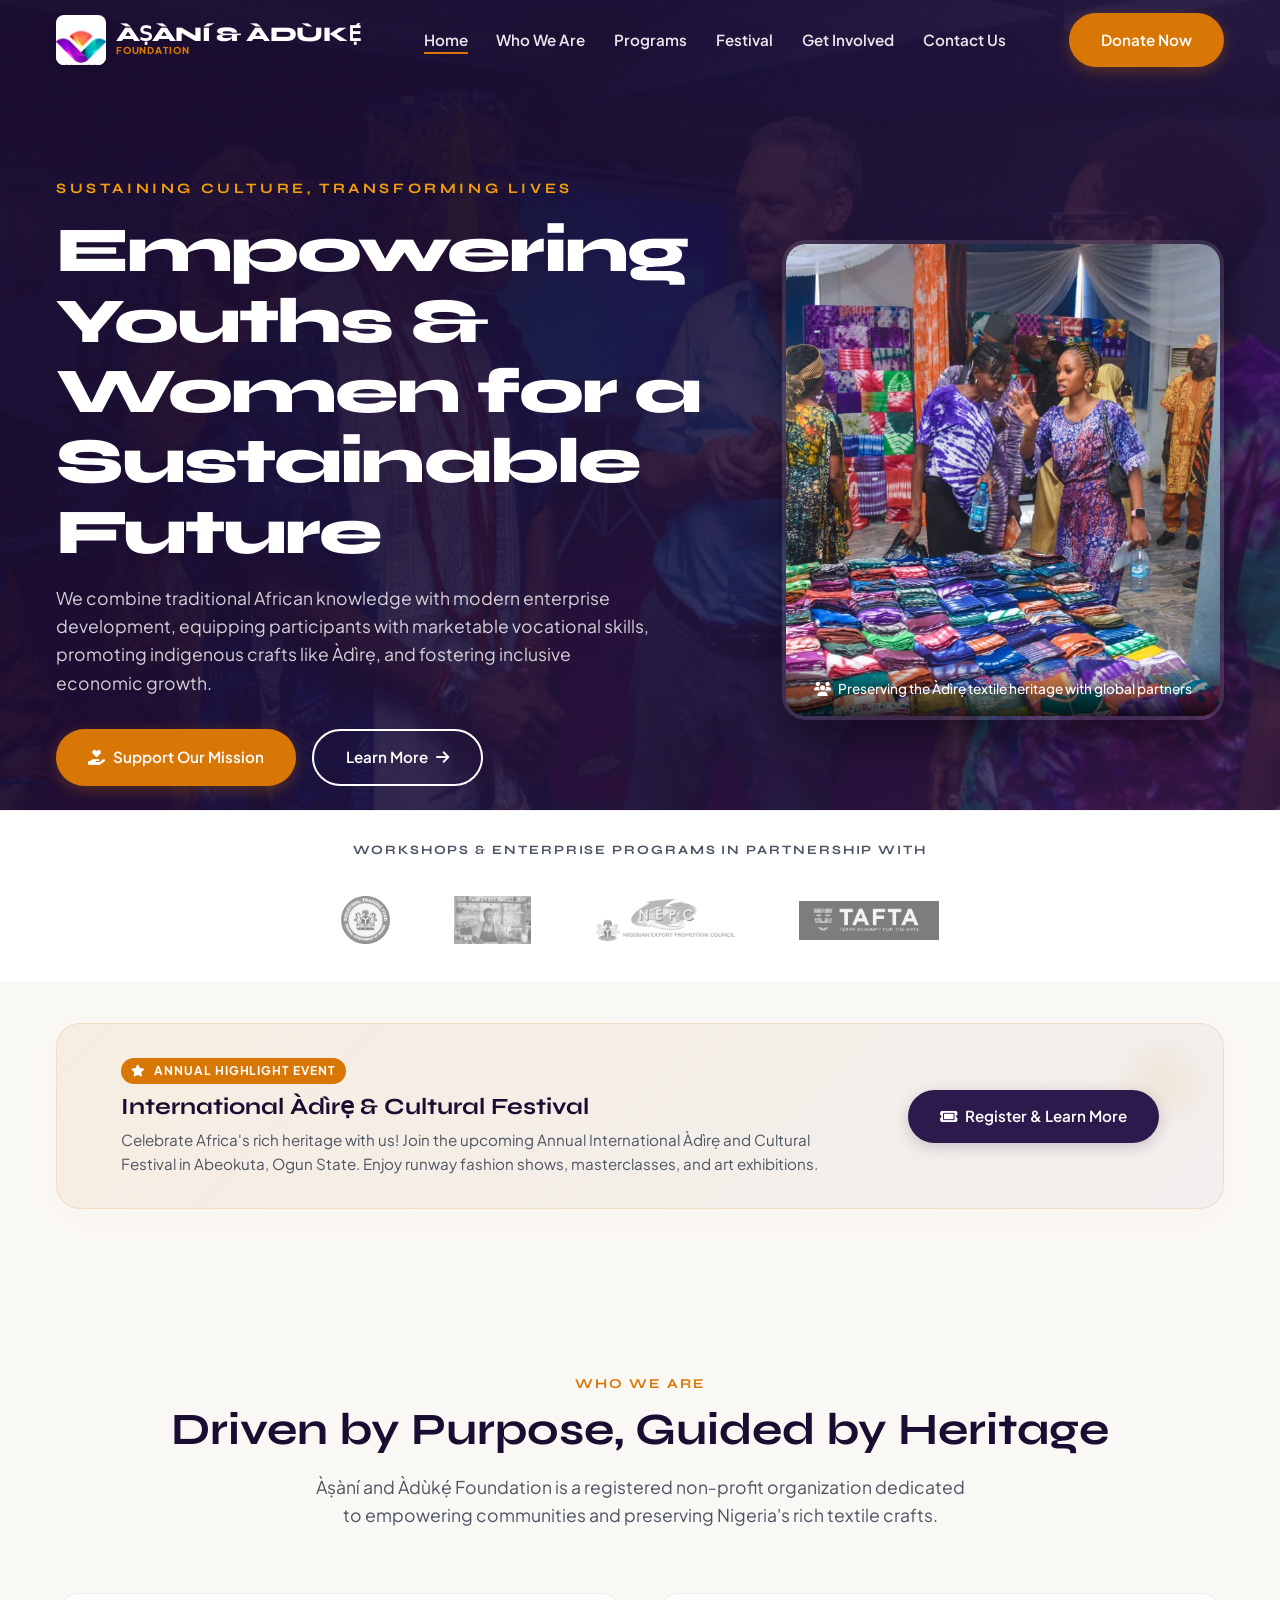
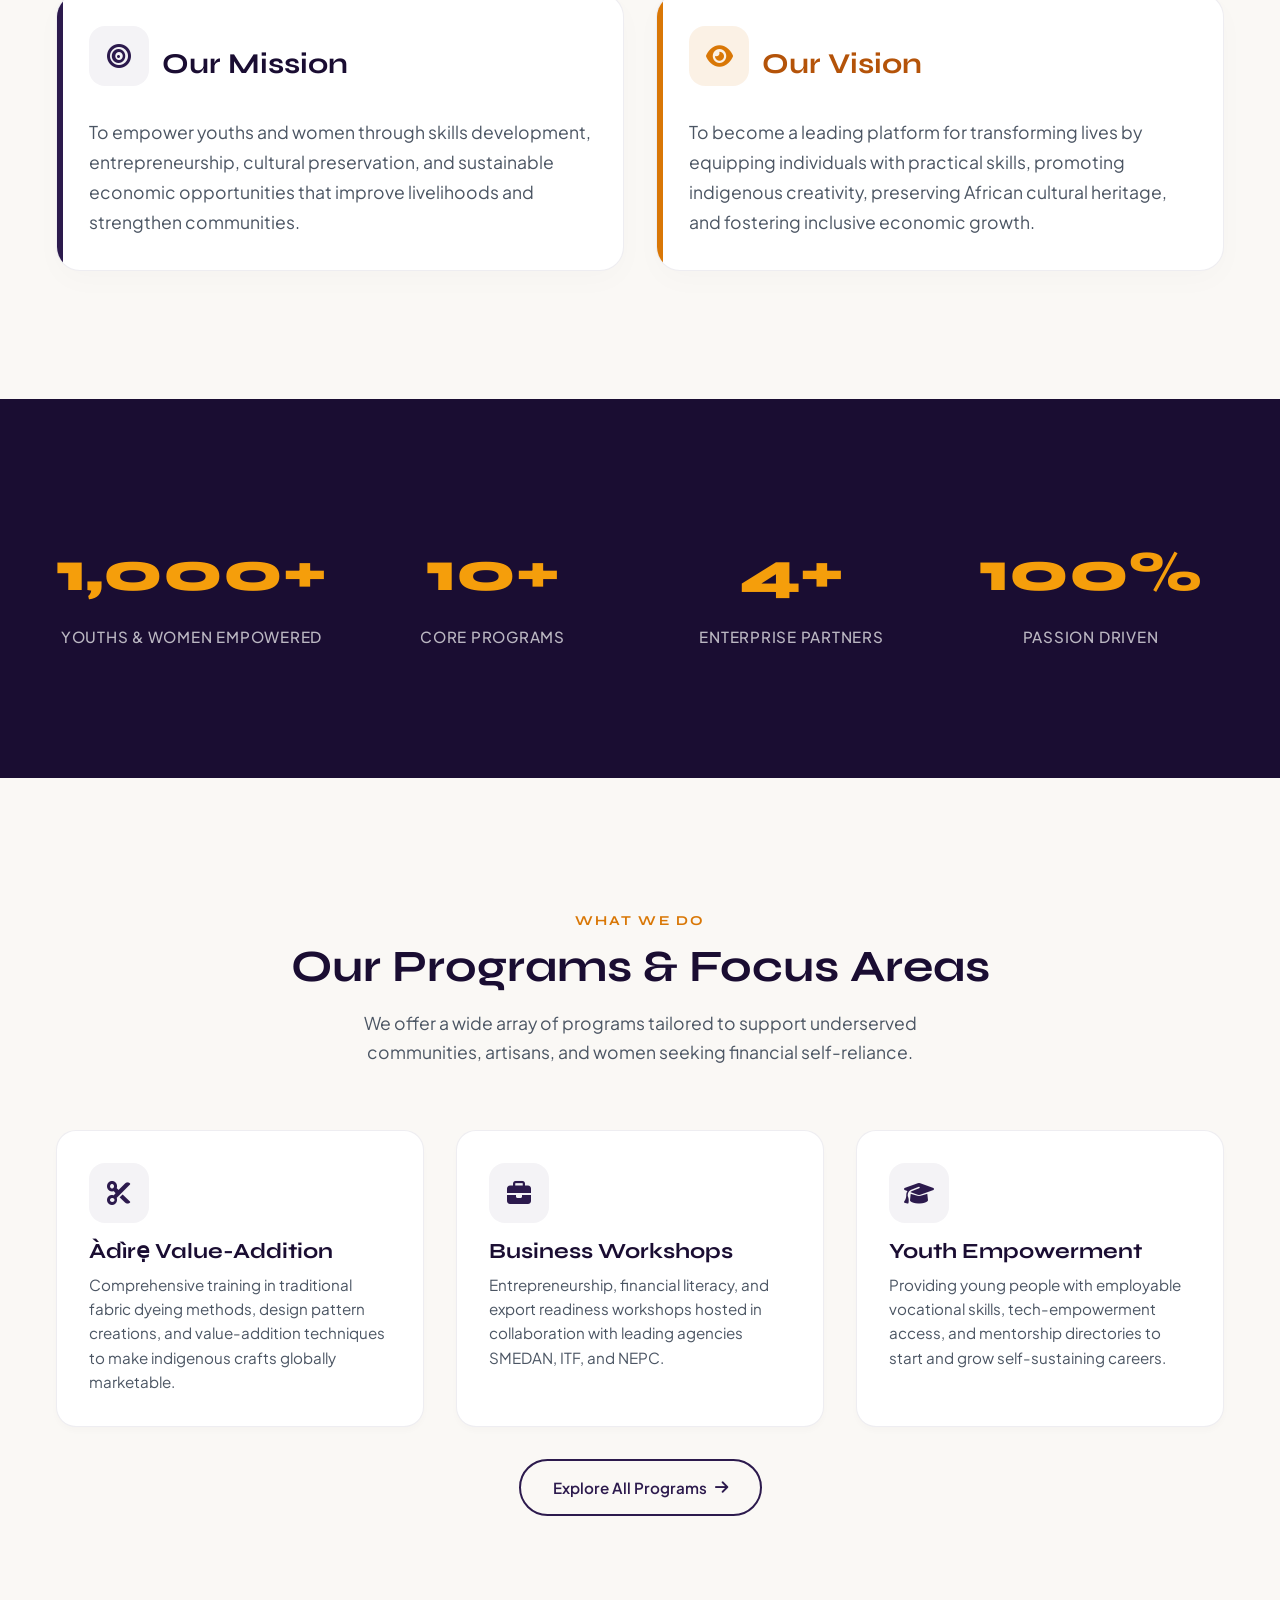
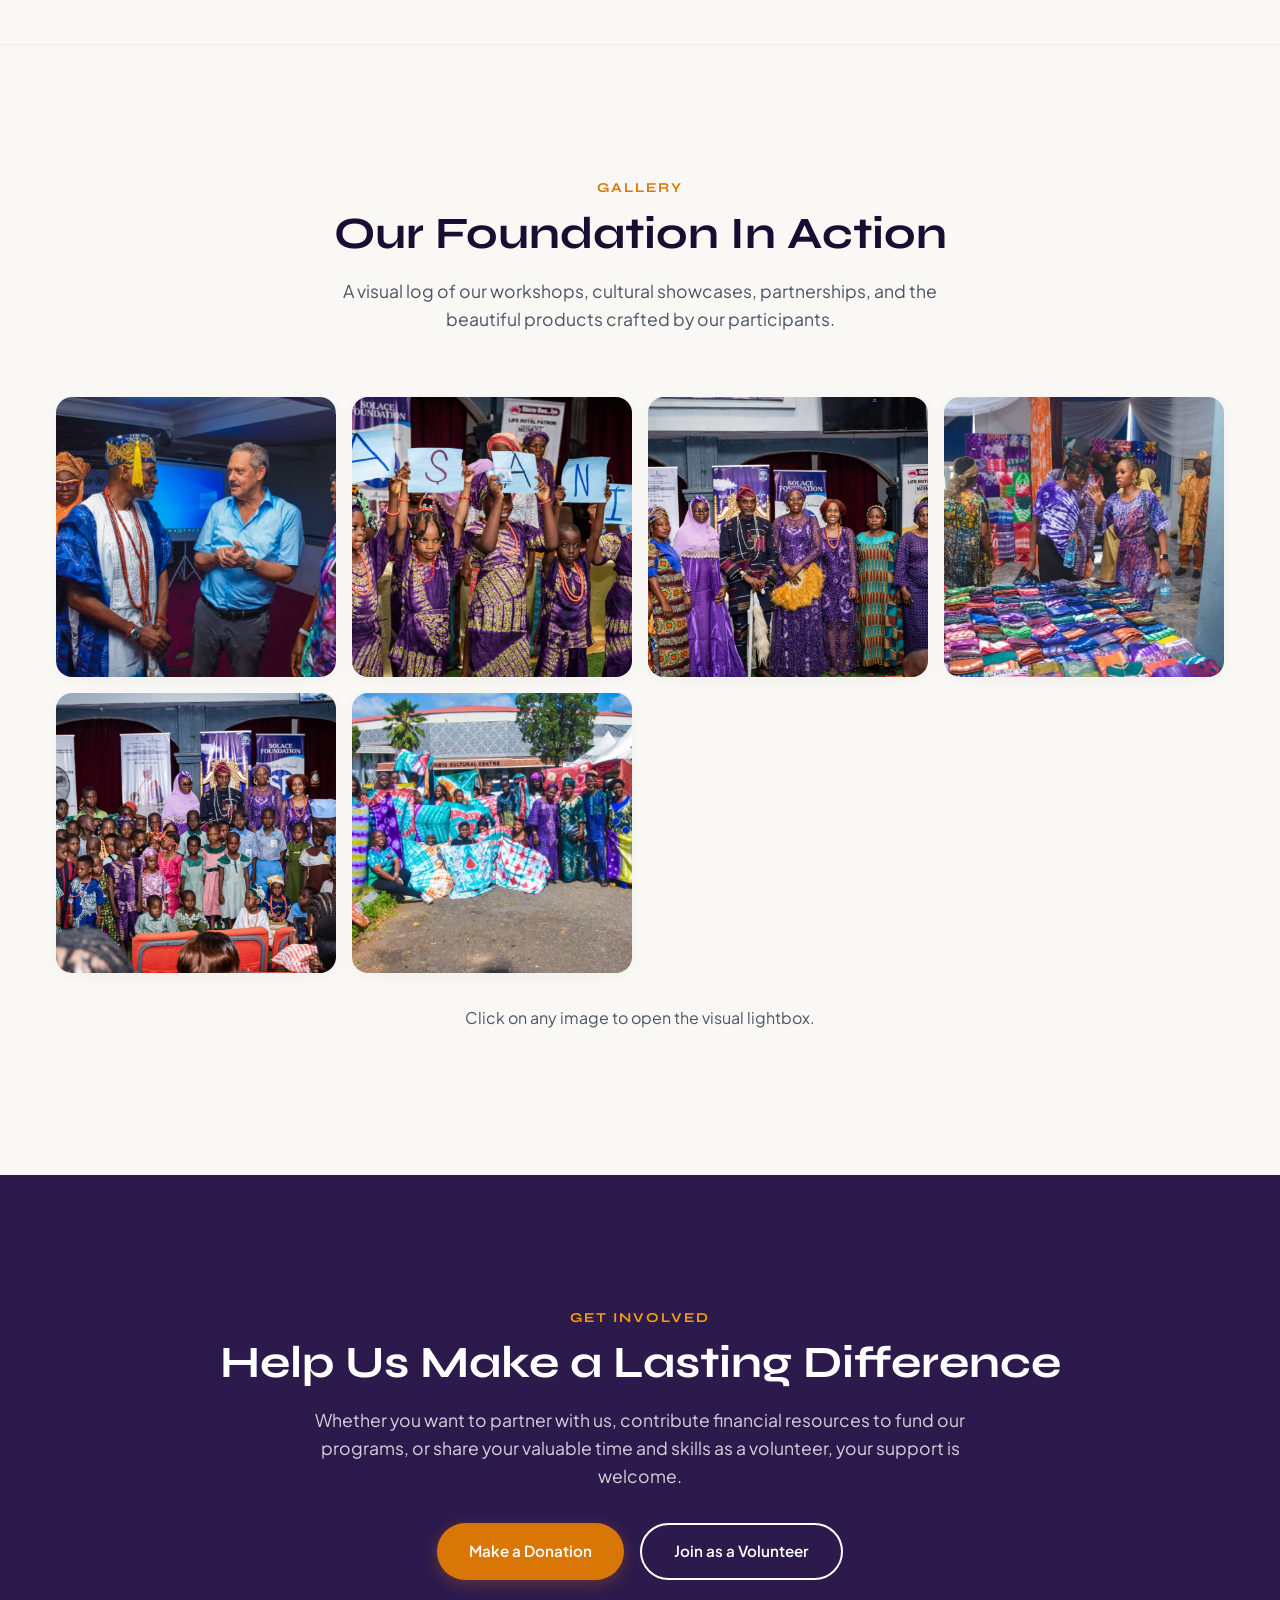
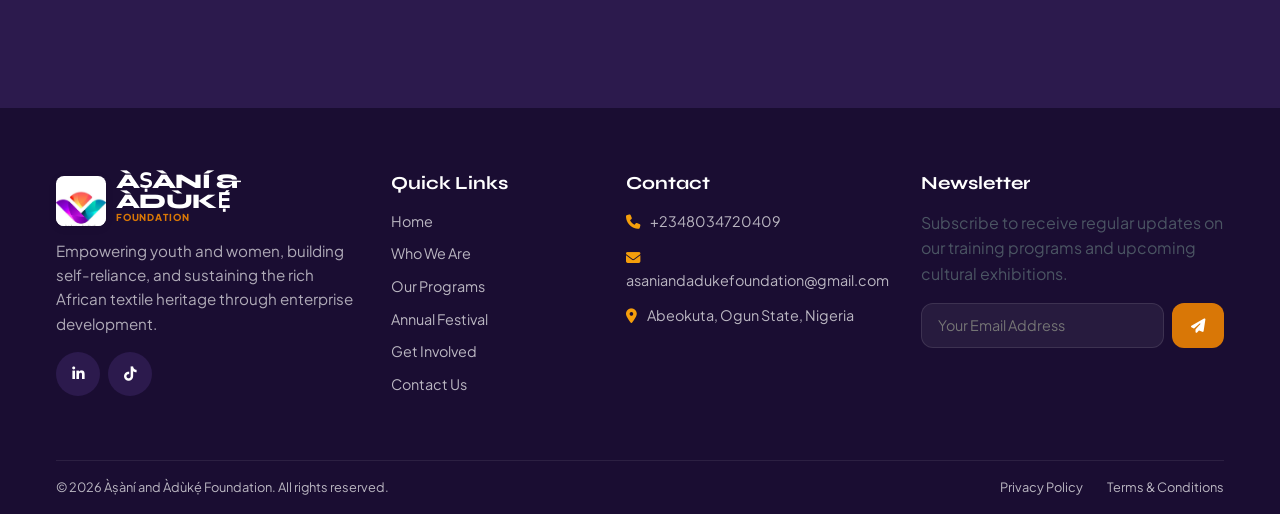
==== commit f59c26ba: "Restore site after accidental deletion" ====
--- a/index.html
+++ b/index.html
@@ -32,6 +32,7 @@
           <li><a href="index.html" class="active">Home</a></li>
           <li><a href="about.html">Who We Are</a></li>
           <li><a href="programs.html">Programs</a></li>
+          <li><a href="festival.html">Festival</a></li>
           <li><a href="get-involved.html">Get Involved</a></li>
           <li><a href="contact.html">Contact Us</a></li>
         </ul>
@@ -55,6 +56,7 @@
       <a href="index.html" class="active">Home</a>
       <a href="about.html">Who We Are</a>
       <a href="programs.html">Programs</a>
+      <a href="festival.html">Festival</a>
       <a href="get-involved.html">Get Involved</a>
       <a href="contact.html">Contact Us</a>
     </div>
@@ -107,10 +109,30 @@
     <div class="container">
       <h3 class="partners-title">Workshops & Enterprise Programs in Partnership with</h3>
       <div class="partners-flex">
-        <div class="partner-logo">ITF</div>
-        <div class="partner-logo">SMEDAN</div>
-        <div class="partner-logo">NEPC</div>
-        <div class="partner-logo">TAFTA</div>
+        <div class="partner-logo"><img src="images/partner-itf.png" alt="Industrial Training Fund (ITF)"></div>
+        <div class="partner-logo"><img src="images/partner-smedan.png" alt="SMEDAN"></div>
+        <div class="partner-logo"><img src="images/partner-nepc.png" alt="NEPC"></div>
+        <div class="partner-logo"><img src="images/partner-tafta.jpg" alt="Terra Academy for the Arts (TAFTA)"></div>
+      </div>
+    </div>
+  </section>
+
+  <!-- ==========================================
+       FESTIVAL PROMO BANNER (AMPLIFIED)
+       ========================================== -->
+  <section style="padding: var(--spacing-xs) 0 0 0;">
+    <div class="container">
+      <div class="festival-banner">
+        <div class="festival-banner-content">
+          <span class="festival-banner-tag"><i class="fa-solid fa-star" style="margin-right: 5px;"></i> Annual Highlight Event</span>
+          <h3 class="festival-banner-title">International Àdìrẹ & Cultural Festival</h3>
+          <p class="festival-banner-desc">
+            Celebrate Africa's rich heritage with us! Join the upcoming Annual International Àdìrẹ and Cultural Festival in Abeokuta, Ogun State. Enjoy runway fashion shows, masterclasses, and art exhibitions.
+          </p>
+        </div>
+        <div class="festival-banner-action">
+          <a href="festival.html" class="btn btn-secondary"><i class="fa-solid fa-ticket" style="margin-right: 8px;"></i> Register & Learn More</a>
+        </div>
       </div>
     </div>
   </section>
@@ -155,8 +177,8 @@
     <div class="container">
       <div class="stats-grid">
         <div class="stat-item">
-          <span class="stat-number">500+</span>
-          <span class="stat-label">Youths Empowered</span>
+          <span class="stat-number">1,000+</span>
+          <span class="stat-label">Youths & Women Empowered</span>
         </div>
         <div class="stat-item">
           <span class="stat-number">10+</span>
@@ -328,6 +350,7 @@
             <li><a href="index.html">Home</a></li>
             <li><a href="about.html">Who We Are</a></li>
             <li><a href="programs.html">Our Programs</a></li>
+            <li><a href="festival.html">Annual Festival</a></li>
             <li><a href="get-involved.html">Get Involved</a></li>
             <li><a href="contact.html">Contact Us</a></li>
           </ul>
@@ -336,7 +359,7 @@
         <div>
           <h4 class="footer-title">Contact</h4>
           <ul class="footer-links" style="gap: 0.8rem;">
-            <li><i class="fa-solid fa-phone" style="margin-right: 8px; color: var(--color-secondary-light);"></i> 08034720409</li>
+            <li><i class="fa-solid fa-phone" style="margin-right: 8px; color: var(--color-secondary-light);"></i> +2348034720409</li>
             <li><i class="fa-solid fa-envelope" style="margin-right: 8px; color: var(--color-secondary-light);"></i> asaniandadukefoundation@gmail.com</li>
             <li><i class="fa-solid fa-location-dot" style="margin-right: 8px; color: var(--color-secondary-light);"></i> Abeokuta, Ogun State, Nigeria</li>
           </ul>
--- a/index.css
+++ b/index.css
@@ -1723,8 +1723,179 @@
   }
 
   /* Compact Footer margins */
+  /* Compact Footer margins */
   .footer {
     padding: var(--spacing-md) 0 var(--spacing-sm) 0;
   }
 }
 
+/* ==========================================
+   PARTNER LOGO IMAGE STYLING
+   ========================================== */
+.partner-logo {
+  display: flex;
+  align-items: center;
+  justify-content: center;
+  height: 60px;
+  width: auto;
+  opacity: 1; /* Handle opacity on the image level for finer control */
+}
+
+.partner-logo img {
+  max-height: 48px;
+  max-width: 140px;
+  width: auto;
+  height: auto;
+  object-fit: contain;
+  filter: grayscale(100%) contrast(0.85);
+  opacity: 0.55;
+  transition: filter 0.4s ease, opacity 0.4s ease, transform 0.4s ease;
+}
+
+.partner-logo:hover img {
+  filter: grayscale(0%) contrast(1);
+  opacity: 1;
+  transform: scale(1.05);
+}
+
+@media (max-width: 576px) {
+  .partner-logo img {
+    max-height: 38px;
+    max-width: 110px;
+  }
+}
+
+/* ==========================================
+   FESTIVAL PAGE SPECIFIC STYLING
+   ========================================== */
+.festival-banner {
+  background: linear-gradient(135deg, rgba(217, 119, 6, 0.08) 0%, rgba(44, 26, 77, 0.04) 100%);
+  border: 1px solid rgba(217, 119, 6, 0.15);
+  border-radius: 24px;
+  padding: var(--spacing-md);
+  margin-top: var(--spacing-md);
+  margin-bottom: var(--spacing-md);
+  display: flex;
+  flex-direction: column;
+  align-items: center;
+  text-align: center;
+  gap: var(--spacing-sm);
+  box-shadow: 0 10px 30px rgba(217, 119, 6, 0.03);
+  position: relative;
+  overflow: hidden;
+}
+
+.festival-banner::before {
+  content: '';
+  position: absolute;
+  top: 0;
+  right: 0;
+  width: 120px;
+  height: 120px;
+  background-image: radial-gradient(circle, rgba(217, 119, 6, 0.08) 10%, transparent 60%);
+  z-index: 1;
+  pointer-events: none;
+}
+
+@media (min-width: 768px) {
+  .festival-banner {
+    flex-direction: row;
+    text-align: left;
+    justify-content: space-between;
+    padding: var(--spacing-md) var(--spacing-lg);
+  }
+}
+
+.festival-banner-content {
+  max-width: 720px;
+  z-index: 2;
+}
+
+.festival-banner-tag {
+  display: inline-block;
+  background-color: var(--color-secondary);
+  color: var(--color-bg-white);
+  font-size: 0.75rem;
+  font-weight: 700;
+  padding: 3px 10px;
+  border-radius: 50px;
+  margin-bottom: 8px;
+  text-transform: uppercase;
+  letter-spacing: 0.08em;
+}
+
+.festival-banner-title {
+  font-family: var(--font-heading);
+  font-size: 1.45rem;
+  color: var(--color-primary-dark);
+  margin-bottom: 6px;
+  line-height: 1.3;
+}
+
+.festival-banner-desc {
+  font-size: 0.95rem;
+  color: var(--color-text-muted);
+  line-height: 1.6;
+}
+
+.festival-banner-action {
+  flex-shrink: 0;
+  z-index: 2;
+}
+
+/* Festival highlight card grids */
+.festival-highlight-card {
+  background-color: var(--color-bg-white);
+  border: 1px solid var(--color-card-border);
+  border-radius: 20px;
+  padding: var(--spacing-md);
+  box-shadow: 0 8px 24px rgba(0, 0, 0, 0.01);
+  transition: var(--transition-smooth);
+  height: 100%;
+  display: flex;
+  flex-direction: column;
+}
+
+.festival-highlight-card:hover {
+  transform: translateY(-5px);
+  box-shadow: 0 15px 30px rgba(44, 26, 77, 0.06);
+  border-color: rgba(44, 26, 77, 0.08);
+}
+
+.festival-highlight-icon {
+  width: 48px;
+  height: 48px;
+  border-radius: 12px;
+  background-color: rgba(217, 119, 6, 0.1);
+  color: var(--color-secondary);
+  display: flex;
+  align-items: center;
+  justify-content: center;
+  font-size: 1.3rem;
+  margin-bottom: var(--spacing-xs);
+}
+
+.festival-highlight-title {
+  font-size: 1.25rem;
+  color: var(--color-primary-dark);
+  margin-bottom: 6px;
+}
+
+.festival-highlight-desc {
+  font-size: 0.9rem;
+  color: var(--color-text-muted);
+  line-height: 1.5;
+}
+
+/* Select element styled drop-down custom arrow */
+.form-select {
+  cursor: pointer;
+  appearance: none;
+  background-image: url("data:image/svg+xml;charset=UTF-8,%3csvg xmlns='http://www.w3.org/2000/svg' viewBox='0 0 24 24' fill='none' stroke='%232c1a4d' stroke-width='2' stroke-linecap='round' stroke-linejoin='round'%3e%3cpolyline points='6 9 12 15 18 9'%3e%3c/polyline%3e%3c/svg%3e");
+  background-repeat: no-repeat;
+  background-position: right 1.2rem center;
+  background-size: 1em;
+  padding-right: 2.5rem;
+}
+
+
